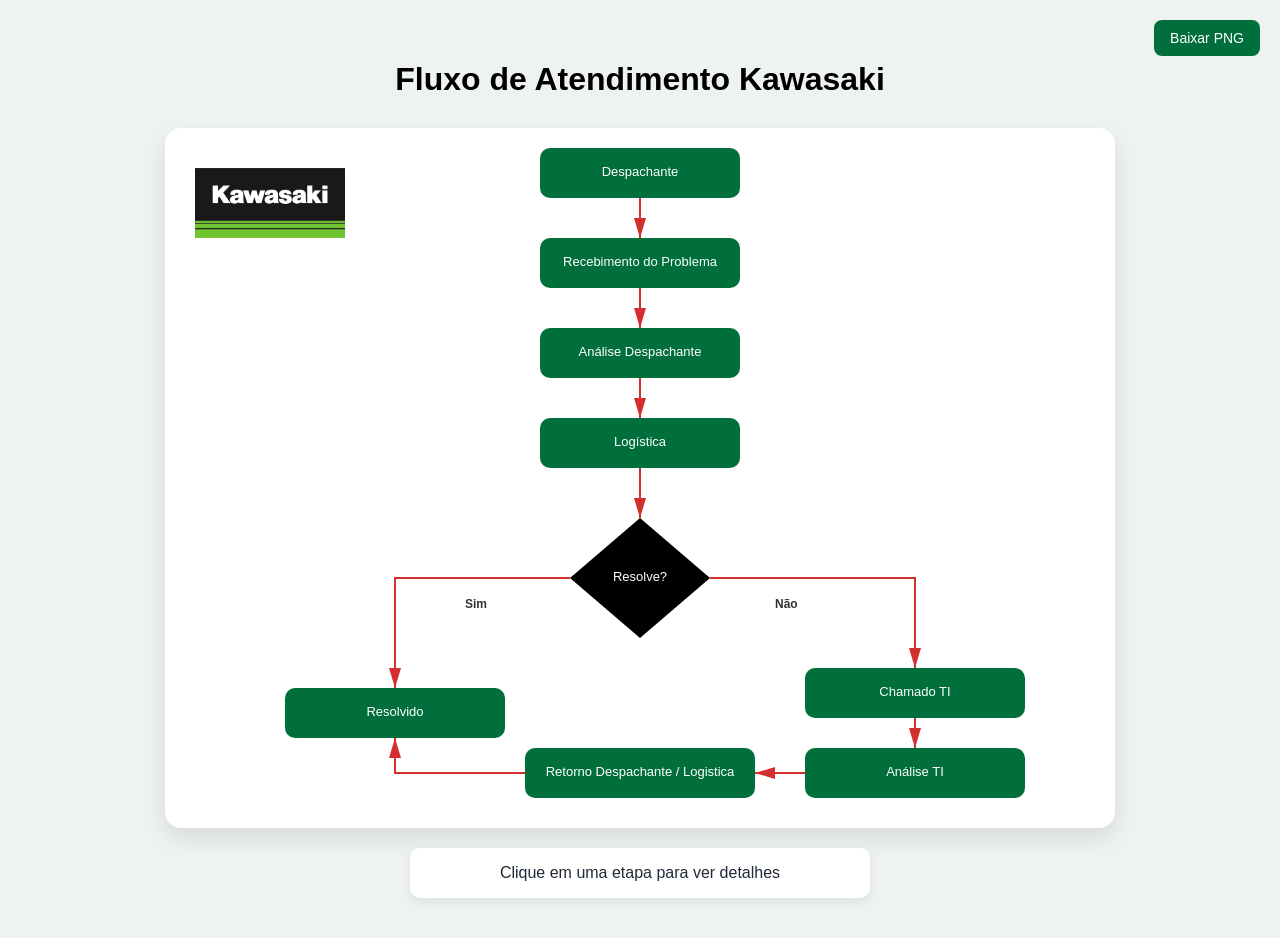
==== Fluxo_OSGT.html @ ea27f93a "Initial_FLUXO" ====
<!DOCTYPE html>
<html lang="pt-BR">
<head>
<meta charset="UTF-8">
<meta name="viewport" content="width=device-width, initial-scale=1.0">
<title>Fluxo Kawasaki & Despachante</title>

<style>
:root {
  --green: #006F3C; /* Cor principal (verde Kawasaki) */
  --bg: #eef2f1;   /* Cor de fundo da página */
  --red: #d32f2f;  /* Cor das linhas/conectores */
}

body { margin:0; font-family:"Segoe UI", Arial; background:var(--bg);} 
.container { padding:40px; display:flex; flex-direction:column; align-items:center; position:relative; }
h1 { margin-bottom:30px; }
svg { background:white; border-radius:16px; box-shadow:0 10px 25px rgba(0,0,0,0.1);}
/* Estilo das caixas do fluxograma */ 
.box { fill:var(--green); rx:10; cursor:pointer;} 
.text { fill:white; font-size:13px; text-anchor:middle; dominant-baseline:middle; pointer-events:none;}
/* Estilo do losango de decisão */ 
.decision { fill:#000; cursor:pointer;}
/* Linhas de conexão do fluxo */ 
.line { stroke:var(--red); stroke-width:2; fill:none; marker-end:url(#arrow);} /* adiciona seta no final */
.label { font-size:12px; fill:#333; font-weight:bold;}
/* Painel inferior que mostra os detalhes ao clicar */ 
.panel { margin-top:20px; background:white; padding:16px 20px; border-radius:10px; box-shadow:0 4px 12px rgba(0,0,0,0.08); width:420px; text-align:center; color:#1f2937;} 
/* BOTÃO DOWNLOAD */
.download-btn {position:absolute; top:20px; right:20px; background:#006F3C; color:white; border:none; padding:10px 16px; border-radius:8px; cursor:pointer; font-size:14px;}
.download-btn:hover { background:#005a30;}
</style>
</head>
<body>

<div class="container">

<!-- BOTÃO DE DOWNLOAD -->
<button class="download-btn" onclick="downloadPNG()">Baixar PNG</button>  

<h1>Fluxo de Atendimento Kawasaki</h1>

<!-- SVG -->
<svg id="fluxo" width="950" height="700" viewBox="0 0 950 700">

<!-- <svg width="950" height="700" viewBox="0 0 950 700"> -->

<!-- LOGO KAWASAKI -->
<image 
  href="Kawasaki-Logo.jpg"
  x="30" 
  y="30" 
  width="150" 
  height="90"
  style="opacity:0.9"
/>
<!-- Definição da seta usada nas linhas -->
<defs>
  <marker id="arrow" markerWidth="10" markerHeight="10" refX="10" refY="3" orient="auto">
    <path d="M0,0 L10,3 L0,6 Z" fill="#d32f2f" />
  </marker>
</defs>

<!-- Início-->
<rect class="box" x="375" y="20" width="200" height="50" onclick="show('Início do processo')"/>
<text class="text" x="475" y="45">Despachante</text>
<!--problema -->
<rect class="box" x="375" y="110" width="200" height="50" onclick="show('Problemas de acesso, correções, melhorias, instabilidades, entre outros.')"/>
<text class="text" x="475" y="135">Recebimento do Problema</text>
<!--Análise do despachante -->
<rect class="box" x="375" y="200" width="200" height="50" onclick="show('O despachante realiza a análise inicial para identificar se o erro pode ser corrigido internamente ou se é necessário escalá-lo.')"/>
<text class="text" x="475" y="225">Análise Despachante</text>
<!--Logística-->
<rect class="box" x="375" y="290" width="200" height="50" onclick="show('A equipe de logística recebe a demanda do despachante e realiza uma análise para verificar se é possível efetuar as correções internamente.')"/>
<text class="text" x="475" y="315">Logística</text>
<!-- DECISÃO -->
<polygon class="decision" points="475,390 545,450 475,510 405,450" onclick="show('Logística avalia se consegue resolver.')"/>
<text class="text" x="475" y="450">Resolve?</text>
<!-- SIM -->
<rect class="box" x="120" y="560" width="220" height="50" onclick="show('Problema resolvido.')"/>
<text class="text" x="230" y="585">Resolvido</text>
<!-- NÃO -->
<rect class="box" x="640" y="540" width="220" height="50" onclick="show('Chamado aberto pela equipe de Logística para a TI, já contendo os detalhes da análise realizada em conjunto com o despachante.')"/>
<text class="text" x="750" y="565">Chamado TI</text>

<rect class="box" x="640" y="620" width="220" height="50" onclick="show('A equipe de TI analisa o problema com base nas informações recebidas e, quando necessário, procede com o escalonamento junto à fabricante ou consultoria especializada.')"/>
<text class="text" x="750" y="645">Análise TI</text>

<!-- RETORNO -->
<rect class="box" x="360" y="620" width="230" height="50" onclick="show('Retorno ao despachante/logística para esclarecimento de dúvidas ou solicitação de informações adicionais. ')"/>
<text class="text" x="475" y="645">Retorno Despachante / Logistica</text>

<!-- LINHAS -->
<line class="line" x1="475" y1="70" x2="475" y2="110"/>
<line class="line" x1="475" y1="160" x2="475" y2="200"/>
<line class="line" x1="475" y1="250" x2="475" y2="290"/>
<line class="line" x1="475" y1="340" x2="475" y2="390"/>

<!-- SIM -->
<path class="line" d="M405 450 H230 V560"/>
<text class="label" x="300" y="480">Sim</text>

<!-- NÃO -->
<path class="line" d="M545 450 H750 V540"/>
<text class="label" x="610" y="480">Não</text>

<!-- TI FLUXO -->
<line class="line" x1="750" y1="590" x2="750" y2="620"/>

<!-- SETA CORRIGIDA (ORTOGONAL LIMPA) -->
<path class="line" d="M640 645 H590"/>

<!-- RETORNO -> RESOLVIDO -->
<path class="line" d="M360 645 H230 V610"/>

</svg>

<!-- PAINEL -->
<div class="panel" id="panel">Clique em uma etapa para ver detalhes</div>

</div>

<script>
// Função responsável por atualizar o painel com o texto da etapa clicada 
function show(text){
  document.getElementById('panel').innerText = text;
}

</script>

</body>
</html>
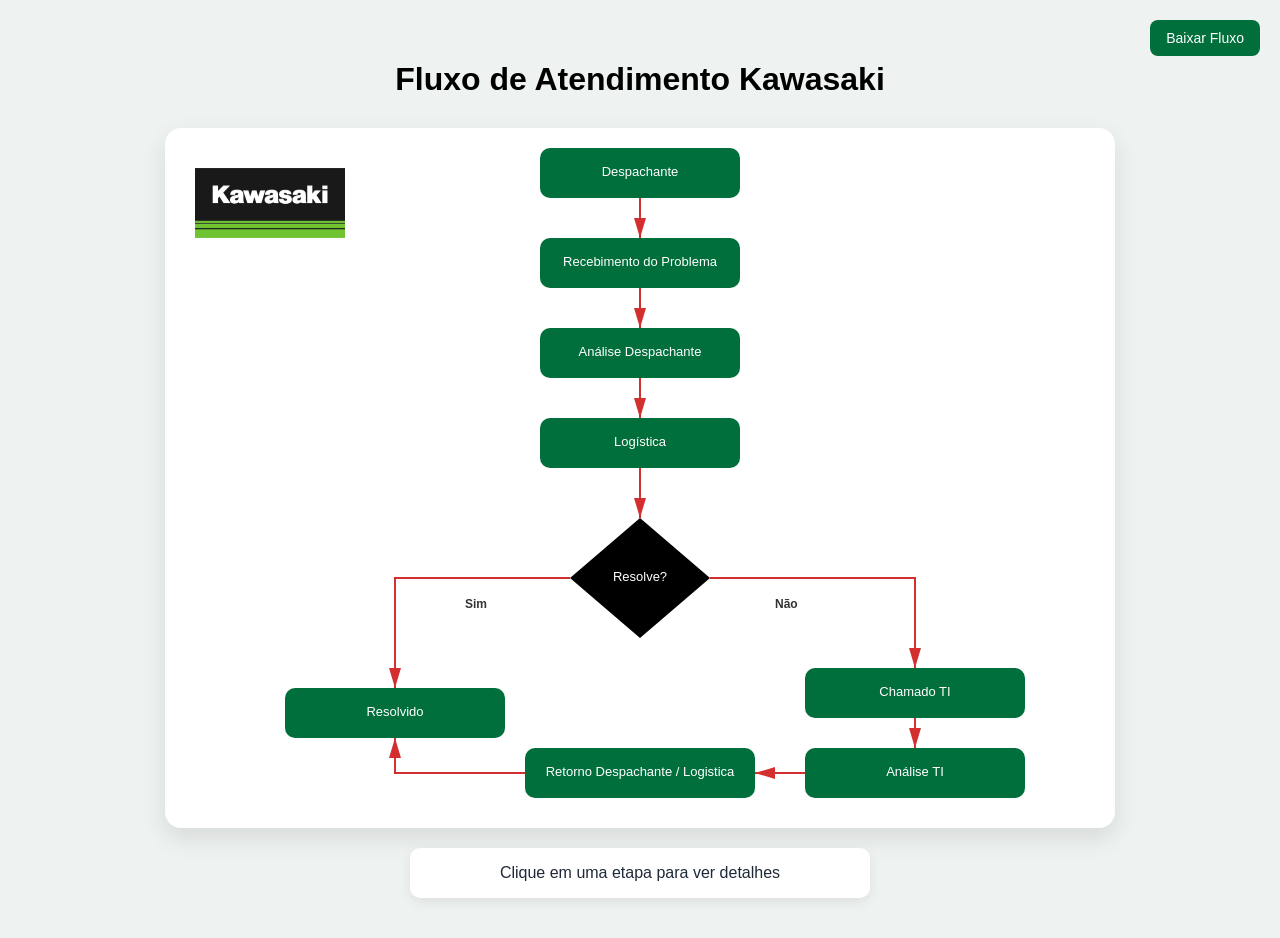
==== commit 571c5a21: "add download button to the fluxo" ====
--- a/Fluxo_OSGT.html
+++ b/Fluxo_OSGT.html
@@ -36,7 +36,7 @@
 <div class="container">
 
 <!-- BOTÃO DE DOWNLOAD -->
-<button class="download-btn" onclick="downloadPNG()">Baixar PNG</button>  
+<button class="download-btn" onclick="downloadPNG()">Baixar Fluxo</button>  
 
 <h1>Fluxo de Atendimento Kawasaki</h1>
 
@@ -125,6 +125,77 @@
 function show(text){
   document.getElementById('panel').innerText = text;
 }
+// Função responsável pelo download da imagem 
+function downloadPNG(){
+  const svg = document.getElementById("fluxo");
+
+  // Clona o SVG
+  const clone = svg.cloneNode(true);
+
+  // Injeta os estilos direto dentro do SVG (ESSENCIAL)
+  const style = document.createElementNS("http://www.w3.org/2000/svg", "style");
+  style.textContent = `
+    .box { fill:#006F3C; rx:10; }
+    .text { fill:white; font-size:13px; text-anchor:middle; dominant-baseline:middle; }
+    .decision { fill:#000; }
+    .line { stroke:#d32f2f; stroke-width:2; fill:none; marker-end:url(#arrow); }
+    .label { font-size:12px; fill:#333; font-weight:bold; }
+  `;
+  clone.insertBefore(style, clone.firstChild);
+
+  // Fundo branco (evita imagem escura)
+  const bg = document.createElementNS("http://www.w3.org/2000/svg", "rect");
+  bg.setAttribute("width", "100%");
+  bg.setAttribute("height", "100%");
+  bg.setAttribute("fill", "#ffffff");
+  clone.insertBefore(bg, clone.firstChild);
+
+  // Define tamanho fixo
+  const width = svg.clientWidth;
+  const height = svg.clientHeight;
+
+  clone.setAttribute("width", width);
+  clone.setAttribute("height", height);
+
+  // Serializa
+  const serializer = new XMLSerializer();
+  const svgString = serializer.serializeToString(clone);
+
+  // Canvas em alta resolução
+  const canvas = document.createElement("canvas");
+  const scale = 2;
+  canvas.width = width * scale;
+  canvas.height = height * scale;
+
+  const ctx = canvas.getContext("2d");
+  ctx.scale(scale, scale);
+
+  const img = new Image();
+
+  // IMPORTANTE: evita problema de encoding
+  const svgBlob = new Blob([svgString], { type: "image/svg+xml;charset=utf-8" });
+  const url = URL.createObjectURL(svgBlob);
+
+  img.onload = function(){
+    ctx.fillStyle = "#ffffff";
+    ctx.fillRect(0, 0, width, height);
+
+    ctx.drawImage(img, 0, 0);
+
+    URL.revokeObjectURL(url);
+
+    const link = document.createElement("a");
+    link.download = "fluxo-kawasaki.png";
+    link.href = canvas.toDataURL("image/png");
+    link.click();
+  };
+
+  img.onerror = function(){
+    alert("Erro ao gerar imagem. Possível problema com a logo.");
+  };
+
+  img.src = url;
+}
 
 </script>
 
